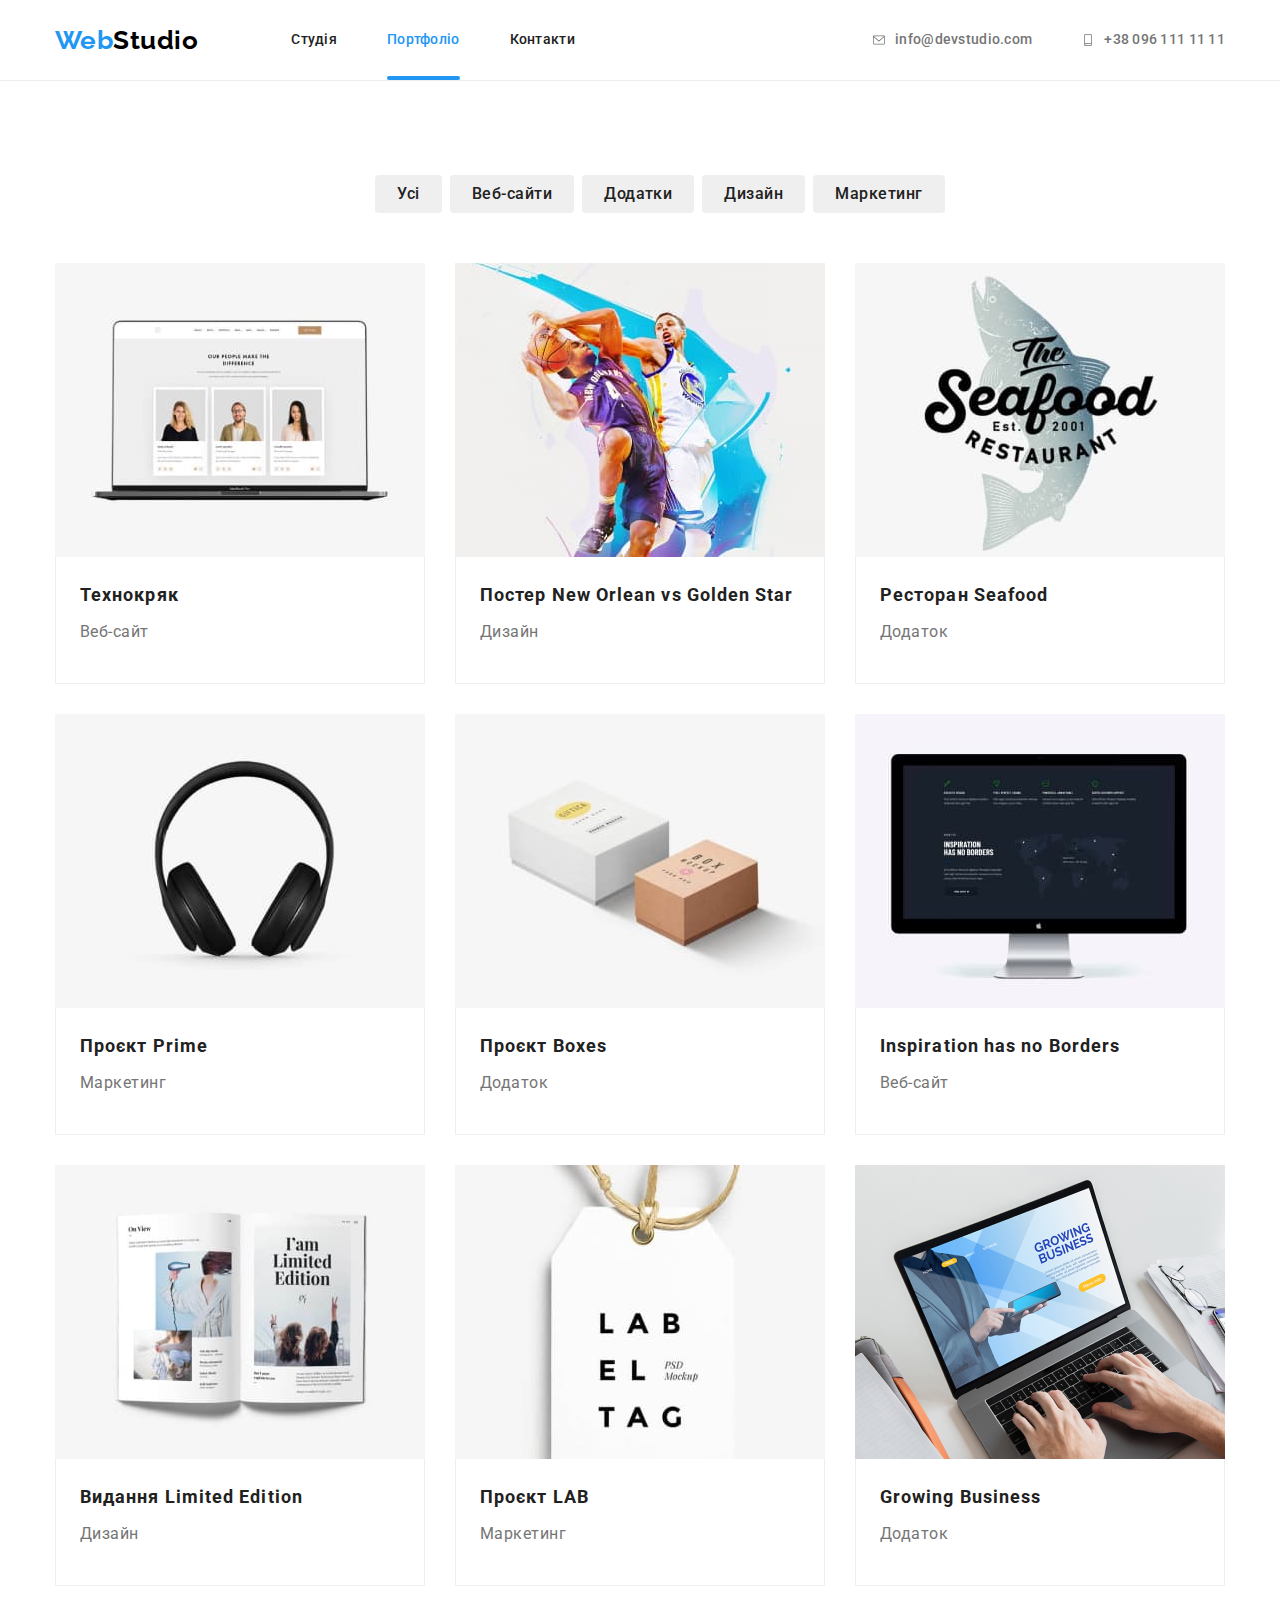
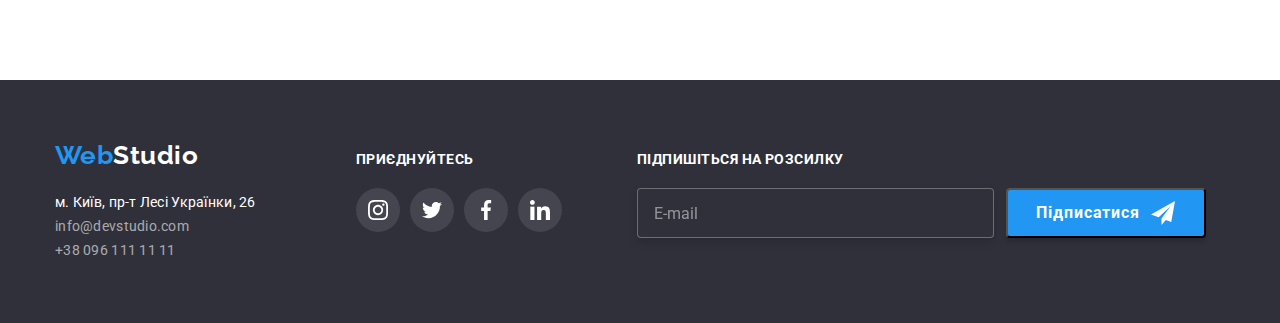
==== portfolio.html @ 5167c6e1 "Initial commit" ====
<!DOCTYPE html>
<html lang="uk">

<head>
    <meta charset="UTF-8">
    <meta http-equiv="X-UA-Compatible" content="IE=edge">
    <meta name="viewport" content="width=device-width, initial-scale=1.0">
    <title>Document</title>
    <link
         <link href="https://fonts.googleapis.com/css2?family=Raleway:wght@700&family=Roboto:ital,wght@0,700;1,400;1,500&display=swap" rel="stylesheet">
        <link rel="stylesheet" href="https://cdnjs.cloudflare.com/ajax/libs/modern-normalize/0.6.0/modern-normalize.min.css" />
    <link rel="stylesheet" href="./css/styles.css">
</head>

<body>
    <!--Шапка сайта-->
    <header class="page-header">
        <div class="container main-nav">
            <nav class="header">
                <a href="./index.html" class="logo-basic"><span class="logo">Web</span>Studio</a>
                <ul class="site-nav list">
                    <li class="item"><a href="./index.html" class="link">Студія</a></li>
                    <li class="item"><a href="./portfolio.html" class="link current">Портфоліо</a></li>
                    <li class="item"><a href="" class="link">Контакти</a></li>
                </ul>
            </nav>
            <ul class="auth-nav list">
                <li class="item">
                    <a href="mailko:info@devstudio.com" class="link">
                        <svg class="icon">
                            <use href="./images/icon.svg#icon-envelope"></use>
                        </svg>
                        info@devstudio.com
                    </a>
                </li>
                <li class="item">
                    <a href="tel:+380961111111" class="link">
                        <svg class="icon">
                            <use href="./images/icon.svg#icon-smartphone"></use>
                        </svg>
                        +38 096 111 11 11
                    </a>
                </li>
            </ul>
        </div>
    </header>
    <main>
        <section class="section">
            <div class="container filter">
                
                    <h1 class="title visually-hidden">Портфоліо</h1>
                    <ul class="button-list">
                        <li class="item"><button type="button" class="button">Усі</button></li>
                        <li class="item"><button type="button" class="button">Веб-сайти</button></li>
                        <li class="item"><button type="button" class="button">Додатки</button></li>
                        <li class="item"><button type="button" class="button">Дизайн</button></li>
                        <li class="item"><button type="button" class="button">Маркетинг</button></li>
                    </ul>
                
                <ul class="list">
                    <li class="element">
                        <div class="project-card">
                            <div class="project">
                                <img src="./images/texno.jpg" alt="Технокряк" width="370" />
                                <div class="project-actions">
                                    <p class="project-text">
                                        Ресурс пропонує комплексні пропозиції з різним рівнем функціоналу та сервісів.
                                        Все це дозволить відвідувачу отримати вичерпні відомості про компанію чи приватну особу.
                                    </p>
                                </div>
                            </div>  
                        </div>
                        
                        <div class="element-text">
                            <h2 class="project-title">Технокряк</h2>
                            <p class="section-description">Веб-сайт</p>
                        </div>
                    </li>
                    <li class="element">
                        <div class="project-card">
                            <div class="project">
                                <img src="./images/poster.jpg" alt="Постер New Orlean vs Golden Star" width="370" />
                                <div class="project-actions">
                                    <p class="project-text">
                                        Ресурс пропонує комплексні пропозиції з різним рівнем функціоналу та сервісів.
                                        Все це дозволить відвідувачу отримати вичерпні відомості про компанію чи приватну особу.
                                    </p>
                                </div>
                            </div>
                        </div>
                        <div class="element-text">
                            <h2 class="project-title">Постер New Orlean vs Golden Star</h2>
                            <p class="section-description">Дизайн</p>
                        </div>
                
                    </li>
                    <li class="element">
                        <div class="project-card">
                            <div class="project">
                                <img src="./images/seafood.jpg" alt="Ресторан Seafood" width="370" />
                                <div class="project-actions">
                                    <p class="project-text">
                                        Ресурс пропонує комплексні пропозиції з різним рівнем функціоналу та сервісів.
                                        Все це дозволить відвідувачу отримати вичерпні відомості про компанію чи приватну особу.
                                    </p>
                                </div>
                            </div>
                        </div>
                        <div class="element-text">
                            <h2 class="project-title">Ресторан Seafood</h2>
                            <p class="section-description">Додаток</p>
                        </div>
                    </li>
                    <li class="element">
                        <div class="project-card">
                            <div class="project">
                                <img src="./images/prime.jpg" alt="Проєкт Prime" width="370" />
                                <div class="project-actions">
                                    <p class="project-text">
                                        Ресурс пропонує комплексні пропозиції з різним рівнем функціоналу та сервісів.
                                        Все це дозволить відвідувачу отримати вичерпні відомості про компанію чи приватну особу.
                                    </p>
                                </div>
                            </div>
                        </div>
                        <div class="element-text">
                            <h2 class="project-title">Проєкт Prime</h2>
                            <p class="section-description">Маркетинг</p>
                        </div>
                    </li>
                    <li class="element">
                        <div class="project-card">
                            <div class="project">
                                <img src="./images/boxes.jpg" alt="Проєкт Boxes" width="370" />
                                <div class="project-actions">
                                    <p class="project-text">
                                        Ресурс пропонує комплексні пропозиції з різним рівнем функціоналу та сервісів.
                                        Все це дозволить відвідувачу отримати вичерпні відомості про компанію чи приватну особу.
                                    </p>
                                </div>
                            </div>
                        </div>
                        <div class="element-text">
                            <h2 class="project-title">Проєкт Boxes</h2>
                            <p class="section-description">Додаток</p>
                        </div>
                    </li>
                    <li class="element">
                        <div class="project-card">
                            <div class="project">
                                <img src="./images/inspiration.jpg" alt="Inspiration has no Borders" width="370" />
                                <div class="project-actions">
                                    <p class="project-text">
                                        Ресурс пропонує комплексні пропозиції з різним рівнем функціоналу та сервісів.
                                        Все це дозволить відвідувачу отримати вичерпні відомості про компанію чи приватну особу.
                                    </p>
                                </div>
                            </div>
                        </div>
                        <div class="element-text">
                            <h2 class="project-title">Inspiration has no Borders</h2>
                            <p class="section-description">Веб-сайт</p>
                        </div>
                    </li>
                    <li class="element">
                        <div class="project-card">
                            <div class="project">
                                <img src="./images/limited.jpg" alt="Видання Limited Edition" width="370" />
                                <div class="project-actions">
                                    <p class="project-text">
                                        Ресурс пропонує комплексні пропозиції з різним рівнем функціоналу та сервісів.
                                        Все це дозволить відвідувачу отримати вичерпні відомості про компанію чи приватну особу.
                                    </p>
                                </div>
                            </div>
                        </div>
                        <div class="element-text">
                            <h2 class="project-title">Видання Limited Edition</h2>
                            <p class="section-description">Дизайн</p>
                        </div>
                    </li>
                    <li class="element">
                        <div class="project-card">
                            <div class="project">
                                <img src="./images/lab.jpg" alt="Проєкт LAB" width="370" />
                                <div class="project-actions">
                                    <p class="project-text">
                                        Ресурс пропонує комплексні пропозиції з різним рівнем функціоналу та сервісів.
                                        Все це дозволить відвідувачу отримати вичерпні відомості про компанію чи приватну особу.
                                    </p>
                                </div>
                            </div>
                        </div>
                        <div class="element-text">
                            <h2 class="project-title">Проєкт LAB</h2>
                            <p class="section-description">Маркетинг</p>
                        </div>
                    </li>
                    <li class="element">
                        <div class="project-card">
                            <div class="project">
                                <img src="./images/growing.jpg" alt="Growing Business" width="370" />
                                <div class="project-actions">
                                    <p class="project-text">
                                        Ресурс пропонує комплексні пропозиції з різним рівнем функціоналу та сервісів.
                                        Все це дозволить відвідувачу отримати вичерпні відомості про компанію чи приватну особу.
                                    </p>
                                </div>
                            </div>
                        </div>
                        <div class="element-text">
                            <h2 class="project-title">Growing Business</h2>
                            <p class="section-description">Додаток</p>
                        </div>
                    </li>
                </ul>
                </div>
                
           </section>
    </main>
    <footer>
        <section class="page-footer">
            <div class="container footer-address">
                <div>
                    <div class="text-logo">
                        <a href="./index.html" class="logo-basic"><span class="logo">Web</span>Studio</a>
                    </div>
    
                    <address>
                        <ul class="address-list">
                            <li> <a href="https://goo.gl/maps/CPtrU1FHBa2aNyZL9" target="_blank"
                                    rel="noopener noreferrer nofollow" class="link">м. Київ, пр-т Лесі Українки, 26 </a>
                            </li>
                            <div class="address-info">
                                <li><a href="mailko:info@devstudio.com" class="link">info@devstudio.com</a></li>
                                <li><a href="tel:+380961111111" class="link">+38 096 111 11 11</a></li>
                            </div>
    
                    </address>
                </div>
    
                <div class="social">
                    <h3 class="footer-title">Приєднуйтесь</h3>
                    <div class="icon">
                        <a href="https://www.instagram.com/" class="footer-links">
                            <svg class="footer-social">
                                <use href="./images/icon.svg#icon-instagram"></use>
                            </svg>
                        </a>
                        <a href="https://twitter.com/" class="footer-links">
                            <svg class="footer-social">
                                <use href="./images/icon.svg#icon-twitter"></use>
                            </svg>
                        </a>
                        <a href="https://facebook.com" class="footer-links">
                            <svg class="footer-social">
                                <use href="./images/icon.svg#icon-facebook"></use>
                            </svg>
                        </a>
                        <a href="https://www.linkedin.com/" class="footer-links">
                            <svg class="footer-social">
                                <use href="./images/icon.svg#icon-linkedin"></use>
                            </svg>
                        </a>
                    </div>
                </div>
                <div class="mailing-list">
                    <h3 class="footer-title">Підпишіться на розсилку</h3>
                    <form class="subscription">
                        <div class="form-subscription">
    
                            <input type="email" name="mail" id="mail" placeholder="E-mail" />
                        </div>
    
                        <button type="submit" class="form-btn">Підписатися
                            <svg class="icon-btn">
                                <use href="./images/icon.svg#icon-send"></use>
                            </svg>
                        </button>
    
                    </form>
                </div>
    
            </div>
        </section>
    
    </footer>
</body>
</html>
---- css/styles.css ----
:root {
  --primary-text-color: #757575;
  --title-text-color: #212121;
  --accent-color: #2196f3;
  --primary-bg-color: #ffffff;
  --primary-white-color: #ffffff;
  --footer-bg-color: #2f303a;
  --icon-bg-color: #f5f4fa;
  --primary-icon-text: #afb1b8;

  --timing-function: cubic-bezier(0.4, 0, 0.2, 1);
  --duration-function: 250ms;
}

body {
  /*width: 1600px;*/
  color: var(--primary-text-color);
  background-color: var(--primary-bg-color);

  font-family: Roboto, sans-serif;
  font-size: 16px;
  letter-spacing: 0.03em;
}

img {
  display: block;
  max-width: 100%;
  height: auto;
}
/*Стилі для index.html*/
.list {
  padding: 0;
  margin: 0;
  list-style: none;
}

.container {
  width: 1200px;
  padding-left: 15px;
  padding-right: 15px;
  margin-left: auto;
  margin-right: auto;

  /*outline: 2px solid blue;*/
}

/*page-heade*/
.page-header {
  border-bottom: 1px solid #ececec;
}
.main-nav {
  display: flex;
  align-items: center;
}

.header {
  display: flex;
  align-items: center;
}
/*logo-basic*/
.logo-basic {
  color: #000000;

  font-family: Raleway, sans-serif;
  font-weight: 700;
  font-size: 26px;
  line-height: 1.19;

  text-decoration: none;
}

.logo {
  color: var(--accent-color);
  font-family: Raleway, sans-serif;
  font-weight: 700;
  font-size: 26px;
  line-height: 1.19;
}

/*site-nav*/
.site-nav {
  display: flex;
  margin-left: 93px;
  align-items: center;
}

.site-nav .item:not(:last-child) {
  margin-right: 50px;
}

.site-nav .link {
  position: relative;
  display: block;
  padding-top: 32px;
  padding-bottom: 32px;
  color: var(--title-text-color);

  font-weight: 500;
  font-size: 14px;
  line-height: 1.14;
  letter-spacing: 0.02em;

  text-decoration: none;

  transition: color var(--duration-function) var(--timing-function);
}
.site-nav .link:hover,
.site-nav .link:focus {
  color: var(--accent-color);
}

.site-nav .link.current {
  color: var(--accent-color);
}

.link.link.current::after {
  position: absolute;
  left: 0;
  bottom: 0;
  content: '';
  display: block;
  width: 100%;
  height: 4px;
  background-color: var(--accent-color);
  border-radius: 2px;
}
/*auth-nav list*/
.auth-nav {
  display: flex;
  margin-left: auto;

  align-items: center;
}

.auth-nav .item:not(:last-child) {
  margin-right: 50px;
}

.auth-nav .link {
  display: flex;
  align-items: center;

  color: var(--primary-text-color);

  font-weight: 500;
  font-size: 14px;
  line-height: 1.14;
  letter-spacing: 0.02em;

  text-decoration: none;

  transition: color var(--duration-function) var(--timing-function);

  /* outline: 2px solid blue;*/
}

.icon {
  display: block;
  width: 12px;
  height: 12px;
  padding: 0;
  margin-right: 10px;
  border: none;

  fill: currentColor;
  cursor: pointer;
}

.auth-nav .link:hover,
.auth-nav .link:focus {
  color: var(--accent-color);
}

/*hero*/
.hero {
  max-width: 1600px;
  height: 600px;
  margin-left: auto;
  margin-right: auto;

  background-color: #c4c4c4;
  background-image: linear-gradient(to right, rgba(47, 48, 58, 0.4), rgba(47, 48, 58, 0.4)),
    url('../images/hero.jpg');

  background-repeat: no-repeat;
  background-position: center;
  block-size: cover;

  text-align: center;
}
.hero-title {
  padding-top: 200px;
  margin: 0 auto 30px;
  max-width: 696px;

  color: var(--primary-white-color);

  font-weight: 900;
  font-size: 44px;
  line-height: 1.36;
  text-align: center;
  letter-spacing: 0.06em;

  text-transform: uppercase;
}
.btn {
  border-radius: 4px;
  padding: 10px 32px;
  border: 1px solid transparent;

  color: var(--primary-white-color);
  background-color: var(--accent-color);

  cursor: pointer;

  font-family: inherit;
  font-weight: 700;
  font-size: 16px;
  line-height: 1.87;
  letter-spacing: 0.06em;
}

/*section*/
.section {
  padding-top: 94px;
  padding-bottom: 94px;
}
.section.no-padding {
  padding-top: 0;
}
.section-title {
  margin-top: 0;
  margin-bottom: 50px;

  color: var(--title-text-color);

  font-weight: 700;
  font-size: 36px;
  line-height: 1.16;
  text-align: center;
}
.visually-hidden {
  position: absolute;
  white-space: nowrap;
  width: 1px;
  height: 1px;
  overflow: hidden;
  border: 0;
  padding: 0;
  clip: rect(0 0 0 0);
  clip-path: inset(50%);
  margin: -1px;
}
/*features*/
.features {
  display: flex;
  padding: 0;
  margin: 0;
  list-style: none;
}
.features .list-item {
  max-width: 270px;
}
.features .list-item:not(:last-child) {
  margin-right: 30px;
}

.icon-logo {
  display: flex;
  width: 270px;
  height: 120px;
  padding: 25px 0;
  margin-bottom: 30px;
  background-color: var(--icon-bg-color);
  border-radius: 4px;
}

.icon-features {
  display: block;
  justify-content: center;
  width: 70px;
  height: 70px;
  margin: auto;
  border: none;
}

.features .title {
  margin-top: 0;
  margin-top: 30px;
  margin-bottom: 10p;

  color: var(--title-text-color);

  font-weight: 700;
  font-size: 14px;
  line-height: 1.14;

  text-transform: uppercase;
}

.features .text {
  margin-top: 0;
  margin-bottom: 0;
  font-weight: 400;
  font-size: 14px;
  line-height: 1.71;
}
/*examples*/
.work-list {
  display: flex;
  list-style: none;

  color: var(--title-text-color);
}

.work-list .item:not(:last-child) {
  margin-right: 30px;
}

.work-card {
  position: relative;
}

.description {
  display: inline-block;
  padding: 27px;

  position: absolute;
  bottom: 0;
  width: 370px;
  height: 70px;
  text-align: center;
  background: rgba(47, 48, 58, 0.8);
  color: var(--primary-white-color);
}

.description .text {
  display: inline-block;
  margin: 0;
  font-weight: 700;
  font-size: 14px;
  line-height: 1.14;

  text-transform: uppercase;
}

/*team*/
.team {
  display: flex;

  background-color: #f5f4fa;
}
.team-list {
  margin-top: 0;
  margin-bottom: 0;
  list-style: none;
}

.team-list .item:not(:last-child) {
  margin-right: 30px;
}
.box-card {
  background-color: var(--primary-bg-color);
  box-shadow: 0px 1px 3px rgba(0, 0, 0, 0.12), 0px 1px 1px rgba(0, 0, 0, 0.14),
    0px 2px 1px rgba(0, 0, 0, 0.2);
  border-radius: 0px 0px 4px 4px;
}
.card-text {
  padding-top: 30px;
  padding-bottom: 30px;
}
.card-text .title {
  margin-top: 0;
  margin-bottom: 10px;
  color: var(--title-text-color);

  font-weight: 500;
  line-height: 1.19;
  text-align: center;
}
.team-text {
  margin: 0 0 16px 0;
  font-weight: 400;
  line-height: 1.19;
  text-align: center;
}

.icon-card {
  display: flex;
  justify-content: center;
}

.social-links {
  display: inline-block;
  padding: 12px;
  margin-right: 10px;
  width: 44px;
  height: 44px;

  color: var(--primary-icon-text);

  border-radius: 50%;

  transition: background-color var(--duration-function) var(--timing-function),
    color var(--duration-function) var(--timing-function);
}

.icon-social {
  display: block;
  width: 20px;
  height: 20px;
  margin: auto;
  border: none;

  fill: currentColor;
  cursor: pointer;
}

.social-links:hover,
.social-links:focus {
  color: var(--primary-bg-color);
  background-color: var(--accent-color);
}
/*Постійні клієнти*/
.clients {
  display: flex;
  padding: 0;
  margin: 0;
  list-style: none;
}

.clients .item:not(:last-child) {
  margin-right: 30px;
}
.link-clients {
  display: flex;
  padding: 16px 32px;
  width: 100%;
  height: 92px;
  color: var(--primary-icon-text);
  border: 1px solid rgba(175, 177, 184, 1);
  cursor: pointer;
  transition: color var(--duration-function) var(--timing-function),
    border var(--duration-function) var(--timing-function);
}

.icon-clients {
  display: block;
  width: 106px;
  height: 60px;
  margin: auto;
  border: none;

  fill: currentColor;
}

.clients .link-clients:hover,
.clients .link-clients:focus {
  color: var(--accent-color);
  border: 1px solid var(--accent-color);
}

/*footer*/
.page-footer {
  background-color: var(--footer-bg-color);
}
.footer-address {
  display: flex;
  padding-top: 60px;
  gap: 70px;
}

.text-logo {
  margin-bottom: 20px;
}
.text-logo .logo-basic {
  color: var(--primary-white-color);
}

.address-list {
  padding: 0;
  padding-bottom: 60px;
  margin: 0;
  width: 231px;

  font-weight: 400;
  font-size: 14px;
  line-height: 1.71;
  font-style: normal;
  list-style: none;
}
.address-list .link {
  color: var(--primary-white-color);
  text-decoration: none;
}

.address-info .link {
  color: rgba(255, 255, 255, 0.6);
}

.social {
  padding-top: 12px;
  padding-bottom: 100px;
  display: block;
  margin-right: 93px;
}
.footer-title {
  margin: 0 0 20px;
  font-weight: 700;
  font-size: 14px;
  line-height: 1.14;
  text-transform: uppercase;

  color: var(--primary-white-color);
}
.icon {
  display: flex;
  gap: 10px;
}

.footer-links {
  display: inline-block;
  padding: 12px;
  width: 44px;
  height: 44px;
  background: rgba(255, 255, 255, 0.1);
  color: var(--primary-white-color);

  border-radius: 50%;

  transition: background-color var(--duration-function) var(--timing-function);
}

.footer-social {
  display: block;
  width: 20px;
  height: 20px;
  margin: auto;
  border: none;

  fill: currentColor;
  cursor: pointer;
}

.footer-links:hover,
.footer-links:focus {
  background-color: var(--accent-color);
}

.mailing-list {
  display: block;
  width: 570px;
  padding-top: 12px;
}
.subscription {
  display: flex;
  gap: 12px;
}
.form-subscription input {
  width: 357px;
  height: 50px;
  padding-left: 16px;
  padding-top: 15px;
  padding-bottom: 15px;
  margin: 0;
  background-color: var(--footer-bg-color);
  border: 1px solid rgba(255, 255, 255, 0.3);
  filter: drop-shadow(0px 4px 4px rgba(0, 0, 0, 0.15));
  border-radius: 4px;
}
.form-subscription input::placeholder {
  color: rgba(255, 255, 255, 0.6);
  opacity: 0.8;
}

.form-btn {
  display: flex;
  width: 200px;
  height: 50px;
  border-radius: 4px;
  padding: 10px 28px;
  gap: 10px;
  box-shadow: 0px 4px 4px rgba(0, 0, 0, 0.15);

  color: var(--primary-white-color);
  background-color: var(--accent-color);

  cursor: pointer;

  font-family: inherit;
  font-weight: 700;
  font-size: 16px;
  line-height: 1.87;
  letter-spacing: 0.06em;

  justify-content: center;
  align-items: center;
}
.icon-btn {
  display: block;
  width: 24px;
  height: 24px;
  margin: auto;
  border: none;
  justify-content: center;
  fill: currentColor;
}

/*Стилі для portfolio.html*/
/*filter*/
.container .filter {
  max-width: 575px;
}
.filter .title {
  margin-top: 0;
  margin-bottom: 0;

  text-align: center;
}
.button-list {
  display: flex;
  margin-top: 0;
  margin-bottom: 50px;
  justify-content: center;
  list-style: none;
}

.button-list .item:not(:last-child) {
  margin-right: 8px;
}

.button {
  padding: 6px 22px;

  color: var(--title-text-color);

  cursor: pointer;

  font-family: inherit;
  font-weight: 500;
  font-size: 16px;
  line-height: 1.62;
  text-align: center;
  letter-spacing: 0.03em;

  border: none;
  border-radius: 4px;

  transition: background-color var(--duration-function) var(--timing-function),
    color var(--duration-function) var(--timing-function),
    box-shadow var(--duration-function) var(--timing-function);
}

.button:hover,
.button:focus {
  color: var(--primary-white-color);
  background-color: var(--accent-color);
  box-shadow: 0px 3px 1px rgba(0, 0, 0, 0.1), 0px 1px 2px rgba(0, 0, 0, 0.08),
    0px 2px 2px rgba(0, 0, 0, 0.12);
}
/*картки проєктів*/
.list {
  display: flex;
  flex-wrap: wrap;
}

.element {
  width: 370px;

  margin-right: 30px;
  margin-bottom: 30px;
}

.element:nth-child(3n) {
  margin-right: 0;
}

.element:nth-last-child(-n + 3) {
  margin-bottom: 0;
}

/*оверлей з текстом на картках*/
.project-card {
  position: relative;
  overflow: hidden;
}

.element:hover .project-actions {
  opacity: 1;
  transform: translatey(0);
}

.project-text {
  width: 322px;
  height: 168px;
  margin: 0;
  font-weight: 400;
  font-size: 18px;
  line-height: 1.56;
  color: var(--primary-white-color);
}

.project-actions {
  position: absolute;
  padding: 63px 24px;
  top: 0;

  opacity: 0;

  background: rgba(33, 150, 243, 0.9);
  transform: translateY(100%);
  transition: opacity var(--duration-function) var(--timing-function),
    transform var(--duration-function) var(--timing-function);
}

.element-text {
  padding: 20px 24px;

  border-left: 1px solid #eeeeee;
  border-right: 1px solid #eeeeee;
  border-bottom: 1px solid #eeeeee;
}
.project-title {
  margin-top: 0;
  margin-bottom: 4px;
  color: var(--title-text-color);

  font-weight: 700;
  font-size: 18px;
  line-height: 2;
  letter-spacing: 0.06em;
}

.section-description {
  margin-top: 0;

  line-height: 1.88;
}
.link {
  color: var(--primary-text-color);

  font-weight: 400;
  font-size: 14px;
  line-height: 1.71;
  letter-spacing: 0.02em;
  text-decoration: none;

  transition: box-shadow var(--duration-function) var(--timing-function);
}

.list .element:hover,
.list .element:focus {
  box-shadow: 0px 1px 1px rgba(0, 0, 0, 0.12), 0px 4px 4px rgba(0, 0, 0, 0.06),
    1px 4px 6px rgba(0, 0, 0, 0.16);
}

/*Модальне вікно*/
.backdrop {
  position: fixed;
  top: 0;
  left: 0;

  width: 100%;
  height: 100%;

  opacity: 1;
  background: rgba(0, 0, 0, 0.1);

  transition: opasity var(--duration-function) var(--timing-function),
    transform var(--duration-function) var(--timing-function);
}

.backdrop.is-hidden {
  visibility: hidden;
  opacity: 0;
  pointer-events: none;
  transform: translate(-50%, -50%) scale(0) rotateZ(0deg);
}

.modal {
  position: absolute;
  width: 100%;
  max-width: 528px;
  height: 100%;
  max-height: 581px;
  top: 50%;
  left: 50%;
  padding: 40px;
  transform: translate(-50%, -50%) scale(1) rotateZ(360deg);

  background-color: var(--primary-bg-color);
  box-shadow: 0px 1px 3px rgba(0, 0, 0, 0.12), 0px 1px 1px rgba(0, 0, 0, 0.14),
    0px 2px 1px rgba(0, 0, 0, 0.2);
  transition: transform var(--duration-function) var(--timing-function);
}

.close {
  display: flex;
  position: absolute;
  top: 8px;
  right: 8px;
  padding: 6px;
  width: 30px;
  height: 30px;
  justify-content: center;
  background: #ffffff;
  border: 1px solid rgba(0, 0, 0, 0.1);
  border-radius: 50%;
}
.close-btn {
  display: block;
  padding: 0;

  background-color: var(--primary-bg-color);
  border: none;
  cursor: pointer;
}
.icon-close {
  width: 11px;
  height: 11px;
  fill: currentColor;
  transition: color var(--duration-function) var(--timing-function);
}
.close .icon-close:hover,
.close .icon-close:focus {
  color: var(--accent-color);
}

.modal-title {
  margin-top: 0;
  margin-bottom: 12px;
  font-weight: 700;
  font-size: 20px;
  line-height: 1.15;
  letter-spacing: 0.03em;
  text-align: center;
  color: var(--title-text-color);
}
.modal-contact {
  width: 448px;
  margin: 0;
}

.form-label {
  margin-bottom: 4px;

  font-size: 12px;
  line-height: 1.16;
  letter-spacing: 0.01em;
  color: var(--primary-text-color);
}
.form-field {
  position: relative;
  display: flex;
  flex-direction: column;
  margin-bottom: 10px;
}

.form-input {
  display: block;
  height: 40px;
  padding-left: 42px;
  padding-top: 11px;
  padding-bottom: 11px;
  color: var(--title-text-color);
  border: 1px solid rgba(33, 33, 33, 0.2);
  border-radius: 4px;
  cursor: pointer;
  transition: border var(--duration-function) var(--timing-function);
}
.form-input:focus {
  border: 1px solid var(--accent-color);
  outline: none;
}
.icon-input {
  position: absolute;
  top: 50%;
  left: 15px;
  width: 18px;
  height: 18px;
  transform: translateY(-50%);
  fill: currentColor;
  transition: color var(--duration-function) var(--timing-function);
}

.form-field:focus-within > .icon-input {
  color: var(--accent-color);
}
.form-feedback {
  position: relative;
  display: flex;
  flex-direction: column;
  margin-bottom: 20px;
  font-size: 12px;
  line-height: 1.16;
  letter-spacing: 0.01em;

  color: var(--primary-text-color);
}

.feedback {
  display: block;
  height: 120px;
  padding: 12px 16px;
  margin: 4px 0 0 0;
  resize: none;
  border: 1px solid rgba(33, 33, 33, 0.2);
  border-radius: 4px;
  cursor: pointer;
  transition: border var(--duration-function) var(--timing-function);
}
.feedback::placeholder {
  font-size: 12px;
  line-height: 14px;
  letter-spacing: 1.16;

  color: rgba(117, 117, 117, 0.5);
}

.feedback:focus {
  border: 1px solid var(--accent-color);
  outline: none;
}
.checkbox {
  -webkit-appearance: none;
  -moz-appearance: none;
  appearance: none;
  position: absolute;
}

.checkbox-label {
  display: flex;
  padding-left: 36px;
  margin-bottom: 30px;
  font-size: 14px;
  line-height: 1.71;
  align-items: center;
}

.icon-checkbox {
  display: block;
  position: absolute;
  margin-left: -29px;
  width: 16px;
  height: 15px;
  border: 2px solid var(--title-text-color);
  border-radius: 2px;
  fill: transparent;
}

.checkbox:checked + .icon-checkbox {
  border: transparent;
  background-color: var(--accent-color);
  background-origin: border-box;
  fill: var(--primary-white-color);
}
.form-link {
  display: inline-block;
  margin-left: 7px;
  color: var(--accent-color);
  text-decoration-skip-ink: none;
}
.form-button {
  display: flex;
  justify-content: center;
}

.modal-btn {
  width: 200px;
  height: 50px;
  border-radius: 4px;
  padding: 10px 32px;
  border: 1px solid transparent;

  color: var(--primary-white-color);
  background-color: var(--accent-color);

  cursor: pointer;

  font-family: inherit;
  font-weight: 700;
  font-size: 16px;
  line-height: 1.87;
  letter-spacing: 0.06em;
}
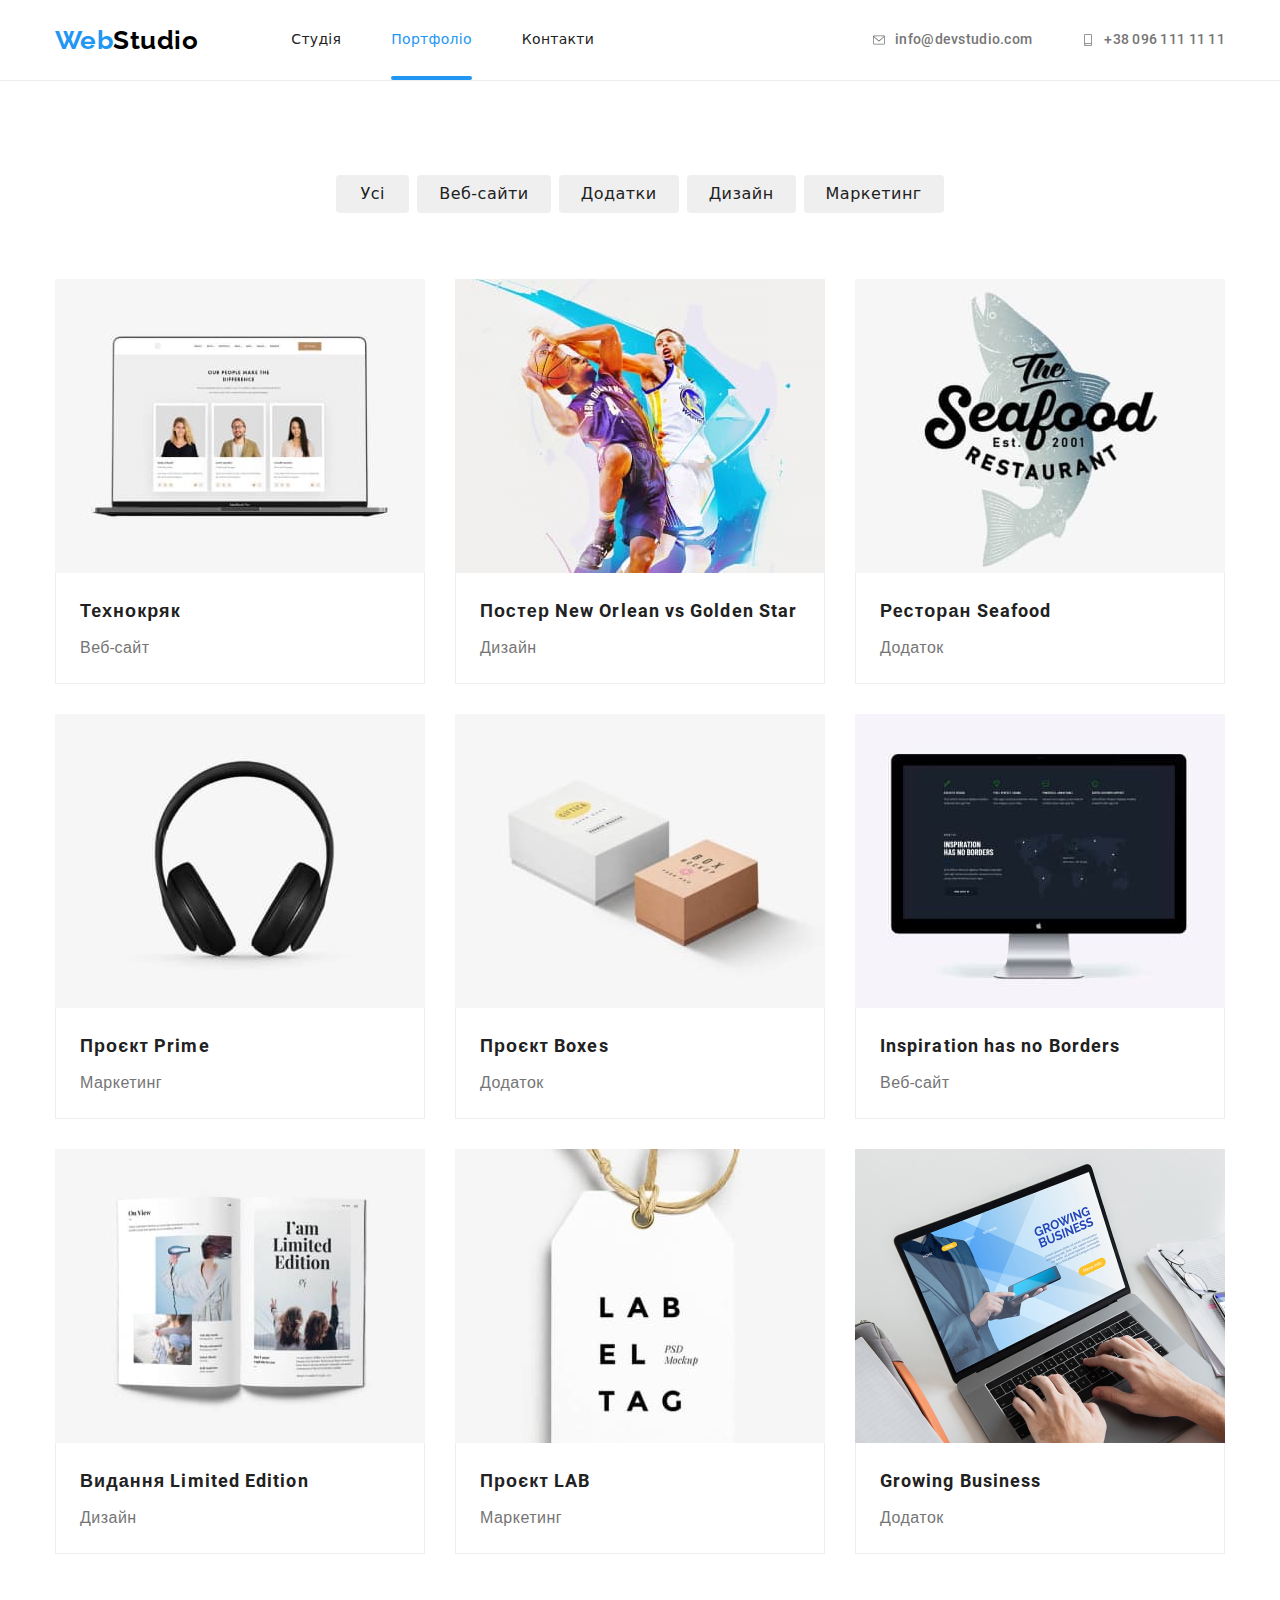
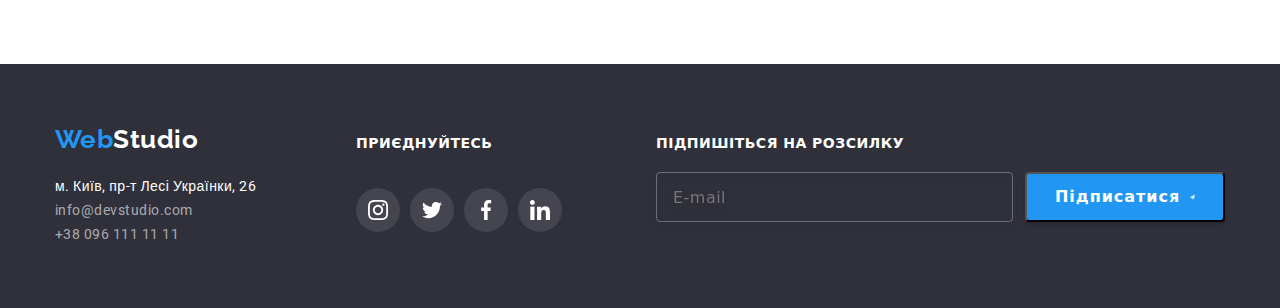
==== commit de3e7ee5: "препроцесор зробила сторінку portfolio" ====
--- a/portfolio.html
+++ b/portfolio.html
@@ -5,37 +5,34 @@
     <meta charset="UTF-8">
     <meta http-equiv="X-UA-Compatible" content="IE=edge">
     <meta name="viewport" content="width=device-width, initial-scale=1.0">
-    <title>Document</title>
-    <link
-         <link href="https://fonts.googleapis.com/css2?family=Raleway:wght@700&family=Roboto:ital,wght@0,700;1,400;1,500&display=swap" rel="stylesheet">
-        <link rel="stylesheet" href="https://cdnjs.cloudflare.com/ajax/libs/modern-normalize/0.6.0/modern-normalize.min.css" />
-    <link rel="stylesheet" href="./css/styles.css">
+		<title>WebStudio</title>
+		<!-- Власні стилі -->
+		<link rel="stylesheet" href="./css/main.min.css">
 </head>
-
 <body>
     <!--Шапка сайта-->
-    <header class="page-header">
-        <div class="container main-nav">
-            <nav class="header">
-                <a href="./index.html" class="logo-basic"><span class="logo">Web</span>Studio</a>
-                <ul class="site-nav list">
-                    <li class="item"><a href="./index.html" class="link">Студія</a></li>
-                    <li class="item"><a href="./portfolio.html" class="link current">Портфоліо</a></li>
-                    <li class="item"><a href="" class="link">Контакти</a></li>
+    <header class="header">
+        <div class="container heder__container">
+            <nav class="menu">
+                <a href="./index.html" class="logo"><span class="accent">Web</span>Studio</a>
+                <ul class="menu__list list">
+                    <li class="menu__item"><a href="./index.html" class="menu__link">Студія</a></li>
+                    <li class="menu__item"><a href="./portfolio.html" class="menu__link menu__link--current">Портфоліо</a></li>
+                    <li class="menu__item"><a href="./" class="menu__link">Контакти</a></li>
                 </ul>
             </nav>
-            <ul class="auth-nav list">
-                <li class="item">
-                    <a href="mailko:info@devstudio.com" class="link">
-                        <svg class="icon">
+            <ul class="contacts__list list">
+                <li class="contacts__item">
+                    <a href="mailko:info@devstudio.com" class="contacts__link">
+                        <svg class="contacts__icon">
                             <use href="./images/icon.svg#icon-envelope"></use>
                         </svg>
                         info@devstudio.com
                     </a>
                 </li>
-                <li class="item">
-                    <a href="tel:+380961111111" class="link">
-                        <svg class="icon">
+                <li class="contacts__item">
+                    <a href="tel:+380961111111" class="contacts__link">
+                        <svg class="contacts__icon">
                             <use href="./images/icon.svg#icon-smartphone"></use>
                         </svg>
                         +38 096 111 11 11
@@ -45,172 +42,171 @@
         </div>
     </header>
     <main>
-        <section class="section">
-            <div class="container filter">
+        <section class="projects-section">
+            <div class="container">
+							<div class="filter">
+								<h1 class="filter__title visually-hidden">Портфоліо</h1>
+								<ul class="filter__list">
+									<li class="filter__item"><button type="button" class="filter__button">Усі</button></li>
+									<li class="filter__item"><button type="button" class="filter__button">Веб-сайти</button></li>
+									<li class="filter__item"><button type="button" class="filter__button">Додатки</button></li>
+									<li class="filter__item"><button type="button" class="filter__button">Дизайн</button></li>
+									<li class="filter__item"><button type="button" class="filter__button">Маркетинг</button></li>
+								</ul>
+							</div>
+                <ul class="projects__list">
+                    <li class="projects__item">
+                        <div class="project__element">
+                            <div class="project__card">
+                                <img src="./images/texno.jpg" alt="Технокряк" width="370" />
+                                <div class="project__actions">
+                                    <p class="project__overlay">
+                                        Ресурс пропонує комплексні пропозиції з різним рівнем функціоналу та сервісів.
+                                        Все це дозволить відвідувачу отримати вичерпні відомості про компанію чи приватну особу.
+                                    </p>
+                                </div>
+                            </div>  
+                        </div>
+                        <div class="project__border">
+                            <h2 class="project__title">Технокряк</h2>
+                            <p class="project__description">Веб-сайт</p>
+                        </div>
+                    </li>
+                    <li class="projects__item">
+                        <div class="project__element">
+                            <div class="project__card">
+                                <img src="./images/poster.jpg" alt="Постер New Orlean vs Golden Star" width="370" />
+                                <div class="project__actions">
+                                    <p class="project__overlay">
+                                        Ресурс пропонує комплексні пропозиції з різним рівнем функціоналу та сервісів.
+                                        Все це дозволить відвідувачу отримати вичерпні відомості про компанію чи приватну особу.
+                                    </p>
+                                </div>
+                            </div>
+                        </div>
+                        <div class="project__border">
+                            <h2 class="project__title">Постер New Orlean vs Golden Star</h2>
+                            <p class="project__description">Дизайн</p>
+                        </div>
                 
-                    <h1 class="title visually-hidden">Портфоліо</h1>
-                    <ul class="button-list">
-                        <li class="item"><button type="button" class="button">Усі</button></li>
-                        <li class="item"><button type="button" class="button">Веб-сайти</button></li>
-                        <li class="item"><button type="button" class="button">Додатки</button></li>
-                        <li class="item"><button type="button" class="button">Дизайн</button></li>
-                        <li class="item"><button type="button" class="button">Маркетинг</button></li>
-                    </ul>
-                
-                <ul class="list">
-                    <li class="element">
-                        <div class="project-card">
-                            <div class="project">
-                                <img src="./images/texno.jpg" alt="Технокряк" width="370" />
-                                <div class="project-actions">
-                                    <p class="project-text">
-                                        Ресурс пропонує комплексні пропозиції з різним рівнем функціоналу та сервісів.
-                                        Все це дозволить відвідувачу отримати вичерпні відомості про компанію чи приватну особу.
-                                    </p>
-                                </div>
-                            </div>  
-                        </div>
-                        
-                        <div class="element-text">
-                            <h2 class="project-title">Технокряк</h2>
-                            <p class="section-description">Веб-сайт</p>
-                        </div>
-                    </li>
-                    <li class="element">
-                        <div class="project-card">
-                            <div class="project">
-                                <img src="./images/poster.jpg" alt="Постер New Orlean vs Golden Star" width="370" />
-                                <div class="project-actions">
-                                    <p class="project-text">
-                                        Ресурс пропонує комплексні пропозиції з різним рівнем функціоналу та сервісів.
-                                        Все це дозволить відвідувачу отримати вичерпні відомості про компанію чи приватну особу.
-                                    </p>
-                                </div>
-                            </div>
-                        </div>
-                        <div class="element-text">
-                            <h2 class="project-title">Постер New Orlean vs Golden Star</h2>
-                            <p class="section-description">Дизайн</p>
-                        </div>
-                
-                    </li>
-                    <li class="element">
-                        <div class="project-card">
-                            <div class="project">
+                    </li>
+                    <li class="projects__item">
+                        <div class="project__element">
+                            <div class="project__card">
                                 <img src="./images/seafood.jpg" alt="Ресторан Seafood" width="370" />
-                                <div class="project-actions">
-                                    <p class="project-text">
-                                        Ресурс пропонує комплексні пропозиції з різним рівнем функціоналу та сервісів.
-                                        Все це дозволить відвідувачу отримати вичерпні відомості про компанію чи приватну особу.
-                                    </p>
-                                </div>
-                            </div>
-                        </div>
-                        <div class="element-text">
-                            <h2 class="project-title">Ресторан Seafood</h2>
-                            <p class="section-description">Додаток</p>
-                        </div>
-                    </li>
-                    <li class="element">
-                        <div class="project-card">
-                            <div class="project">
+                                <div class="project__actions">
+                                    <p class="project__overlay">
+                                        Ресурс пропонує комплексні пропозиції з різним рівнем функціоналу та сервісів.
+                                        Все це дозволить відвідувачу отримати вичерпні відомості про компанію чи приватну особу.
+                                    </p>
+                                </div>
+                            </div>
+                        </div>
+                        <div class="project__border">
+                            <h2 class="project__title">Ресторан Seafood</h2>
+                            <p class="project__description">Додаток</p>
+                        </div>
+                    </li>
+                    <li class="projects__item">
+                        <div class="project__element">
+                            <div class="project__card">
                                 <img src="./images/prime.jpg" alt="Проєкт Prime" width="370" />
-                                <div class="project-actions">
-                                    <p class="project-text">
-                                        Ресурс пропонує комплексні пропозиції з різним рівнем функціоналу та сервісів.
-                                        Все це дозволить відвідувачу отримати вичерпні відомості про компанію чи приватну особу.
-                                    </p>
-                                </div>
-                            </div>
-                        </div>
-                        <div class="element-text">
-                            <h2 class="project-title">Проєкт Prime</h2>
-                            <p class="section-description">Маркетинг</p>
-                        </div>
-                    </li>
-                    <li class="element">
-                        <div class="project-card">
-                            <div class="project">
+                                <div class="project__actions">
+                                    <p class="project__overlay">
+                                        Ресурс пропонує комплексні пропозиції з різним рівнем функціоналу та сервісів.
+                                        Все це дозволить відвідувачу отримати вичерпні відомості про компанію чи приватну особу.
+                                    </p>
+                                </div>
+                            </div>
+                        </div>
+                        <div class="project__border">
+                            <h2 class="project__title">Проєкт Prime</h2>
+                            <p class="project__description">Маркетинг</p>
+                        </div>
+                    </li>
+                    <li class="projects__item">
+                        <div class="project__element">
+                            <div class="project__card">
                                 <img src="./images/boxes.jpg" alt="Проєкт Boxes" width="370" />
-                                <div class="project-actions">
-                                    <p class="project-text">
-                                        Ресурс пропонує комплексні пропозиції з різним рівнем функціоналу та сервісів.
-                                        Все це дозволить відвідувачу отримати вичерпні відомості про компанію чи приватну особу.
-                                    </p>
-                                </div>
-                            </div>
-                        </div>
-                        <div class="element-text">
-                            <h2 class="project-title">Проєкт Boxes</h2>
-                            <p class="section-description">Додаток</p>
-                        </div>
-                    </li>
-                    <li class="element">
-                        <div class="project-card">
-                            <div class="project">
+                                <div class="project__actions">
+                                    <p class="project__overlay">
+                                        Ресурс пропонує комплексні пропозиції з різним рівнем функціоналу та сервісів.
+                                        Все це дозволить відвідувачу отримати вичерпні відомості про компанію чи приватну особу.
+                                    </p>
+                                </div>
+                            </div>
+                        </div>
+                        <div class="project__border">
+                            <h2 class="project__title">Проєкт Boxes</h2>
+                            <p class="project__description">Додаток</p>
+                        </div>
+                    </li>
+                    <li class="projects__item">
+                        <div class="project__element">
+                            <div class="project__card">
                                 <img src="./images/inspiration.jpg" alt="Inspiration has no Borders" width="370" />
-                                <div class="project-actions">
-                                    <p class="project-text">
-                                        Ресурс пропонує комплексні пропозиції з різним рівнем функціоналу та сервісів.
-                                        Все це дозволить відвідувачу отримати вичерпні відомості про компанію чи приватну особу.
-                                    </p>
-                                </div>
-                            </div>
-                        </div>
-                        <div class="element-text">
-                            <h2 class="project-title">Inspiration has no Borders</h2>
-                            <p class="section-description">Веб-сайт</p>
-                        </div>
-                    </li>
-                    <li class="element">
-                        <div class="project-card">
-                            <div class="project">
+                                <div class="project__actions">
+                                    <p class="project__overlay">
+                                        Ресурс пропонує комплексні пропозиції з різним рівнем функціоналу та сервісів.
+                                        Все це дозволить відвідувачу отримати вичерпні відомості про компанію чи приватну особу.
+                                    </p>
+                                </div>
+                            </div>
+                        </div>
+                        <div class="project__border">
+                            <h2 class="project__title">Inspiration has no Borders</h2>
+                            <p class="project__description">Веб-сайт</p>
+                        </div>
+                    </li>
+                    <li class="projects__item">
+                        <div class="project__element">
+                            <div class="project__card">
                                 <img src="./images/limited.jpg" alt="Видання Limited Edition" width="370" />
-                                <div class="project-actions">
-                                    <p class="project-text">
-                                        Ресурс пропонує комплексні пропозиції з різним рівнем функціоналу та сервісів.
-                                        Все це дозволить відвідувачу отримати вичерпні відомості про компанію чи приватну особу.
-                                    </p>
-                                </div>
-                            </div>
-                        </div>
-                        <div class="element-text">
-                            <h2 class="project-title">Видання Limited Edition</h2>
-                            <p class="section-description">Дизайн</p>
-                        </div>
-                    </li>
-                    <li class="element">
-                        <div class="project-card">
-                            <div class="project">
-                                <img src="./images/lab.jpg" alt="Проєкт LAB" width="370" />
-                                <div class="project-actions">
-                                    <p class="project-text">
-                                        Ресурс пропонує комплексні пропозиції з різним рівнем функціоналу та сервісів.
-                                        Все це дозволить відвідувачу отримати вичерпні відомості про компанію чи приватну особу.
-                                    </p>
-                                </div>
-                            </div>
-                        </div>
-                        <div class="element-text">
-                            <h2 class="project-title">Проєкт LAB</h2>
-                            <p class="section-description">Маркетинг</p>
-                        </div>
-                    </li>
-                    <li class="element">
-                        <div class="project-card">
-                            <div class="project">
+                                <div class="project__actions">
+                                    <p class="project__overlay">
+                                        Ресурс пропонує комплексні пропозиції з різним рівнем функціоналу та сервісів.
+                                        Все це дозволить відвідувачу отримати вичерпні відомості про компанію чи приватну особу.
+                                    </p>
+                                </div>
+                            </div>
+                        </div>
+                        <div class="project__border">
+                            <h2 class="project__title">Видання Limited Edition</h2>
+                            <p class="project__description">Дизайн</p>
+                        </div>
+                    </li>
+                    <li class="projects__item">
+                        <div class="project__element">
+                            <div class="project__card">
+                                <img src="./images/lab.jpg" alt="Проєкт LAB" width="370" height="294" />
+                                <div class="project__actions">
+                                    <p class="project__overlay">
+                                        Ресурс пропонує комплексні пропозиції з різним рівнем функціоналу та сервісів.
+                                        Все це дозволить відвідувачу отримати вичерпні відомості про компанію чи приватну особу.
+                                    </p>
+                                </div>
+                            </div>
+                        </div>
+                        <div class="project__border">
+                            <h2 class="project__title">Проєкт LAB</h2>
+                            <p class="project__description">Маркетинг</p>
+                        </div>
+                    </li>
+                    <li class="projects__item">
+                        <div class="project__element">
+                            <div class="project__card">
                                 <img src="./images/growing.jpg" alt="Growing Business" width="370" />
-                                <div class="project-actions">
-                                    <p class="project-text">
-                                        Ресурс пропонує комплексні пропозиції з різним рівнем функціоналу та сервісів.
-                                        Все це дозволить відвідувачу отримати вичерпні відомості про компанію чи приватну особу.
-                                    </p>
-                                </div>
-                            </div>
-                        </div>
-                        <div class="element-text">
-                            <h2 class="project-title">Growing Business</h2>
-                            <p class="section-description">Додаток</p>
+                                <div class="project__actions">
+                                    <p class="project__overlay">
+                                        Ресурс пропонує комплексні пропозиції з різним рівнем функціоналу та сервісів.
+                                        Все це дозволить відвідувачу отримати вичерпні відомості про компанію чи приватну особу.
+                                    </p>
+                                </div>
+                            </div>
+                        </div>
+                        <div class="project__border">
+                            <h2 class="project__title">Growing Business</h2>
+                            <p class="project__description">Додаток</p>
                         </div>
                     </li>
                 </ul>
@@ -218,72 +214,68 @@
                 
            </section>
     </main>
-    <footer>
-        <section class="page-footer">
-            <div class="container footer-address">
-                <div>
-                    <div class="text-logo">
-                        <a href="./index.html" class="logo-basic"><span class="logo">Web</span>Studio</a>
-                    </div>
-    
-                    <address>
-                        <ul class="address-list">
-                            <li> <a href="https://goo.gl/maps/CPtrU1FHBa2aNyZL9" target="_blank"
-                                    rel="noopener noreferrer nofollow" class="link">м. Київ, пр-т Лесі Українки, 26 </a>
-                            </li>
-                            <div class="address-info">
-                                <li><a href="mailko:info@devstudio.com" class="link">info@devstudio.com</a></li>
-                                <li><a href="tel:+380961111111" class="link">+38 096 111 11 11</a></li>
-                            </div>
-    
-                    </address>
-                </div>
-    
-                <div class="social">
-                    <h3 class="footer-title">Приєднуйтесь</h3>
-                    <div class="icon">
-                        <a href="https://www.instagram.com/" class="footer-links">
-                            <svg class="footer-social">
-                                <use href="./images/icon.svg#icon-instagram"></use>
-                            </svg>
-                        </a>
-                        <a href="https://twitter.com/" class="footer-links">
-                            <svg class="footer-social">
-                                <use href="./images/icon.svg#icon-twitter"></use>
-                            </svg>
-                        </a>
-                        <a href="https://facebook.com" class="footer-links">
-                            <svg class="footer-social">
-                                <use href="./images/icon.svg#icon-facebook"></use>
-                            </svg>
-                        </a>
-                        <a href="https://www.linkedin.com/" class="footer-links">
-                            <svg class="footer-social">
-                                <use href="./images/icon.svg#icon-linkedin"></use>
-                            </svg>
-                        </a>
-                    </div>
-                </div>
-                <div class="mailing-list">
-                    <h3 class="footer-title">Підпишіться на розсилку</h3>
-                    <form class="subscription">
-                        <div class="form-subscription">
-    
-                            <input type="email" name="mail" id="mail" placeholder="E-mail" />
-                        </div>
-    
-                        <button type="submit" class="form-btn">Підписатися
-                            <svg class="icon-btn">
-                                <use href="./images/icon.svg#icon-send"></use>
-                            </svg>
-                        </button>
-    
-                    </form>
-                </div>
-    
-            </div>
-        </section>
-    
-    </footer>
+					<!-- Підвал сайту -->
+					<footer>
+						<section class="footer">
+							<div class="container footer__container">
+								<div class="footer_address">
+									<a href="./index.html" class="logo logo--footer"><span class="accent">Web</span>Studio</a>
+									<address>
+										<ul class="address__list">
+											<li> <a href="https://goo.gl/maps/CPtrU1FHBa2aNyZL9" target="_blank" rel="noopener noreferrer nofollow"
+													class="address__link">м. Київ, пр-т Лесі Українки, 26 </a></li>
+											<li"><a href="mailko:info@devstudio.com" class="address__link--contacts">info@devstudio.com</a></li>
+												<li><a href="tel:+380961111111" class="address__link--contacts">+38 096 111 11 11</a></li>
+										</ul>
+									</address>
+								</div>
+								<div class="social">
+									<h3 class="social__title">Приєднуйтесь</h3>
+									<ul class="social__list--footer">
+										<li>
+											<a href="https://www.instagram.com/" class="social__links--footer">
+												<svg class="social__icon">
+													<use href="./images/icon.svg#icon-instagram"></use>
+												</svg>
+											</a>
+										</li>
+										<li>
+											<a href="https://twitter.com/" class="social__links--footer">
+												<svg class="social__icon">
+													<use href="./images/icon.svg#icon-twitter"></use>
+												</svg>
+											</a>
+										</li>
+										<li>
+											<a href="https://facebook.com" class="social__links--footer">
+												<svg class="social__icon">
+													<use href="./images/icon.svg#icon-facebook"></use>
+												</svg>
+											</a>
+										</li>
+										<li>
+											<a href="https://www.linkedin.com/" class="social__links--footer">
+												<svg class="social__icon">
+													<use href="./images/icon.svg#icon-linkedin"></use>
+												</svg>
+											</a>
+										</li>
+									</ul>
+								</div>
+								<div class="subscription">
+									<h3 class="subscription__title">Підпишіться на розсилку</h3>
+									<form class="subscription__form">
+										<input class="subscription__input" type="email" name="mail" placeholder="E-mail" />
+										<button type="submit" class="subscription__submit">Підписатися
+											<svg class="subscription__icon">
+												<use href="./images/icon.svg#icon-send"></use>
+											</svg>
+										</button>
+									</form>
+								</div>
+					
+							</div>
+						</section>
+					</footer>
 </body>
 </html>--- a/css/main.min.css
+++ b/css/main.min.css
@@ -0,0 +1 @@
+@font-face{font-family:"Raleway";font-style:normal;font-weight:400;src:local(""),url("../fonts/raleway-v28-latin-regular.woff2") format("woff2"),url("../fonts/raleway-v28-latin-regular.woff") format("woff")}@font-face{font-family:"Raleway";font-style:normal;font-weight:700;src:local(""),url("../fonts/raleway-v28-latin-700.woff2") format("woff2"),url("../fonts/raleway-v28-latin-700.woff") format("woff")}@font-face{font-family:"Roboto";font-style:normal;font-weight:400;src:local(""),url("../fonts/roboto-v30-latin-regular.woff2") format("woff2"),url("../fonts/roboto-v30-latin-regular.woff") format("woff")}@font-face{font-family:"Roboto";font-style:normal;font-weight:500;src:local(""),url("../fonts/roboto-v30-latin-500.woff2") format("woff2"),url("../fonts/roboto-v30-latin-500.woff") format("woff")}@font-face{font-family:"Roboto";font-style:normal;font-weight:700;src:local(""),url("../fonts/roboto-v30-latin-700.woff2") format("woff2"),url("../fonts/roboto-v30-latin-700.woff") format("woff")}@font-face{font-family:"Roboto";font-style:normal;font-weight:900;src:local(""),url("../fonts/roboto-v30-latin-900.woff2") format("woff2"),url("../fonts/roboto-v30-latin-900.woff") format("woff")}.visually-hidden{position:absolute;white-space:nowrap;width:1px;height:1px;overflow:hidden;border:0;padding:0;clip:rect(0 0 0 0);-webkit-clip-path:inset(50%);clip-path:inset(50%);margin:-1px}html{scroll-behavior:smooth}body{color:#757575;background-color:#fff;font-family:"Roboto",sans-serif;font-size:16px;letter-spacing:.03em}h1,h2,h3,h4,h5,h6,p{margin:0}img{display:block;max-width:100%;height:auto}.link{text-decoration:none;color:currentColor}.list{list-style:none;padding:0;margin:0}/*! modern-normalize v1.1.0 | MIT License | https://github.com/sindresorhus/modern-normalize */*,::before,::after{-webkit-box-sizing:border-box;box-sizing:border-box}html{line-height:1.15;-webkit-text-size-adjust:100%;-moz-tab-size:4;-o-tab-size:4;tab-size:4}body{margin:0;font-family:system-ui,"Segoe UI",Roboto,Helvetica,Arial,sans-serif,"Apple Color Emoji","Segoe UI Emoji"}hr{height:0;color:inherit}abbr[title]{-webkit-text-decoration:underline dotted;text-decoration:underline dotted}b,strong{font-weight:bolder}code,kbd,samp,pre{font-family:ui-monospace,SFMono-Regular,Consolas,"Liberation Mono",Menlo,monospace;font-size:1em}small{font-size:80%}sub,sup{font-size:75%;line-height:0;position:relative;vertical-align:baseline}sub{bottom:-0.25em}sup{top:-0.5em}table{text-indent:0;border-color:inherit}button,input,optgroup,select,textarea{font-family:inherit;font-size:100%;line-height:1.15;margin:0}button,select{text-transform:none}button,[type=button],[type=reset],[type=submit]{-webkit-appearance:button}::-moz-focus-inner{border-style:none;padding:0}:-moz-focusring{outline:1px dotted ButtonText}:-moz-ui-invalid{box-shadow:none}legend{padding:0}progress{vertical-align:baseline}::-webkit-inner-spin-button,::-webkit-outer-spin-button{height:auto}[type=search]{-webkit-appearance:textfield;outline-offset:-2px}::-webkit-search-decoration{-webkit-appearance:none}::-webkit-file-upload-button{-webkit-appearance:button;font:inherit}summary{display:list-item}.container{width:1200px;padding-left:15px;padding-right:15px;margin:0 auto}.logo{color:#000;font-family:"Raleway",sans-serif;font-weight:700;font-size:26px;line-height:1.19;text-decoration:none;margin-right:93px}.accent{color:#2196f3}.menu{display:-webkit-box;display:-ms-flexbox;display:flex;-webkit-box-align:center;-ms-flex-align:center;align-items:center}.menu__item:not(:last-child){margin-right:50px}.menu__list{display:-webkit-box;display:-ms-flexbox;display:flex;-webkit-box-align:center;-ms-flex-align:center;align-items:center}.menu__link{position:relative;display:block;padding-top:32px;padding-bottom:32px;color:#212121;font-weight:500;font-size:14px;line-height:1.14;letter-spacing:.02em;text-decoration:none;-webkit-transition:color 250ms cubic-bezier(0.4, 0, 0.2, 1);transition:color 250ms cubic-bezier(0.4, 0, 0.2, 1)}.menu__link:hover,.menu__link:focus{color:#2196f3}.menu__link--current{color:#2196f3}.menu__link--current::after{position:absolute;left:0;bottom:0;content:"";display:block;width:100%;height:4px;background-color:#2196f3;border-radius:2px}.contacts__list{display:-webkit-box;display:-ms-flexbox;display:flex;margin-left:auto;-webkit-box-align:center;-ms-flex-align:center;align-items:center}.contacts__item:not(:last-child){margin-right:50px}.contacts__link{display:-webkit-box;display:-ms-flexbox;display:flex;-webkit-box-align:center;-ms-flex-align:center;align-items:center;color:#757575;font-family:"Roboto",sans-serif;font-weight:500;font-size:14px;line-height:1.14;letter-spacing:.02em;text-decoration:none;-webkit-transition:color 250ms cubic-bezier(0.4, 0, 0.2, 1);transition:color 250ms cubic-bezier(0.4, 0, 0.2, 1)}.contacts__link:hover,.contacts__link:focus{color:#2196f3}.contacts__icon{display:block;width:12px;height:12px;padding:0;margin-right:10px;border:none;fill:currentColor;cursor:pointer}.social__list{display:-webkit-box;display:-ms-flexbox;display:flex;margin-left:auto;margin-right:auto;padding-left:32px;padding-right:32px;list-style:none}.social_item:nth-child(1){margin-left:0}.social__links{display:-webkit-box;display:-ms-flexbox;display:flex;-webkit-box-align:center;-ms-flex-align:center;align-items:center;-webkit-box-pack:center;-ms-flex-pack:center;justify-content:center;margin:0 auto;width:44px;height:44px;color:#afb1b8;border-radius:50%;-webkit-transition:background-color 250ms cubic-bezier(0.4, 0, 0.2, 1),color 250ms cubic-bezier(0.4, 0, 0.2, 1);transition:background-color 250ms cubic-bezier(0.4, 0, 0.2, 1),color 250ms cubic-bezier(0.4, 0, 0.2, 1)}.social__links:hover,.social__links:focus{color:#fff;background-color:#2196f3}.social__icon{display:block;width:20px;height:20px;margin:auto;border:none;fill:currentColor;cursor:pointer}.address__list{padding:0;margin:0;width:231px;font-family:"Roboto",sans-serif;font-size:14px;line-height:1.71;font-style:normal;list-style:none}.address__link{color:#fff;text-decoration:none;-webkit-transition:color 250ms cubic-bezier(0.4, 0, 0.2, 1);transition:color 250ms cubic-bezier(0.4, 0, 0.2, 1)}.address__link:hover,.address__link:focus{color:#2196f3}.address__link--contacts{color:rgba(255,255,255,.6);text-decoration:none;-webkit-transition:color 250ms cubic-bezier(0.4, 0, 0.2, 1);transition:color 250ms cubic-bezier(0.4, 0, 0.2, 1)}.address__link--contacts:hover,.address__link--contacts:focus{color:#2196f3}.social{display:-webkit-box;display:-ms-flexbox;display:flex;-webkit-box-orient:vertical;-webkit-box-direction:normal;-ms-flex-direction:column;flex-direction:column}.social__title{margin:0 0 20px;font-weight:700;font-size:14px;line-height:1.14;text-transform:uppercase;color:#fff}.social__list--footer{display:-webkit-box;display:-ms-flexbox;display:flex;padding:0;gap:10px;list-style:none}.social__links--footer{display:-webkit-box;display:-ms-flexbox;display:flex;-webkit-box-align:center;-ms-flex-align:center;align-items:center;-webkit-box-pack:center;-ms-flex-pack:center;justify-content:center;width:44px;height:44px;background:rgba(255,255,255,.1);color:#fff;border-radius:50%;-webkit-transition:background-color 250ms cubic-bezier(0.4, 0, 0.2, 1);transition:background-color 250ms cubic-bezier(0.4, 0, 0.2, 1)}.social__links--footer:hover,.social__links--footer:focus{background-color:#2196f3}.social__icon{fill:currentColor;cursor:pointer}.subscription{display:-webkit-box;display:-ms-flexbox;display:flex;-webkit-box-orient:vertical;-webkit-box-direction:normal;-ms-flex-direction:column;flex-direction:column;margin-left:auto}.subscription__title{margin:0 0 20px;font-weight:700;font-size:14px;line-height:1.14;text-transform:uppercase;color:#fff}.subscription__form{display:-webkit-box;display:-ms-flexbox;display:flex;gap:12px}.subscription__input{width:357px;height:50px;padding-left:16px;padding-top:15px;padding-bottom:15px;margin:0;background-color:var(--footer-bg-color);border:1px solid rgba(255,255,255,.3);-webkit-filter:drop-shadow(0px 4px 4px rgba(0, 0, 0, 0.15));filter:drop-shadow(0px 4px 4px rgba(0, 0, 0, 0.15));border-radius:4px;line-height:1.25;letter-spacing:.03em;color:rgba(255,255,255,.6);outline:none}.subscription__submit{display:-webkit-box;display:-ms-flexbox;display:flex;width:200px;height:50px;padding:10px 28px;gap:10px;-webkit-box-shadow:0px 4px 4px rgba(0,0,0,.15);box-shadow:0px 4px 4px rgba(0,0,0,.15);border-radius:4px;background-color:#2196f3;font-weight:700;font-size:16px;line-height:1.88;letter-spacing:.06em;color:#fff;text-align:center;-webkit-box-align:center;-ms-flex-align:center;align-items:center;-webkit-box-pack:center;-ms-flex-pack:center;justify-content:center;cursor:pointer}.subscription__icon{display:block;width:24px;height:24px;margin:auto;border:none;-webkit-box-pack:center;-ms-flex-pack:center;justify-content:center;fill:currentColor}.backdrop{position:fixed;top:0;left:0;width:100%;height:100%;opacity:1;background:rgba(0,0,0,.1);-webkit-transition:opasity 250ms cubic-bezier(0.4, 0, 0.2, 1),-webkit-transform 250ms cubic-bezier(0.4, 0, 0.2, 1);transition:opasity 250ms cubic-bezier(0.4, 0, 0.2, 1),-webkit-transform 250ms cubic-bezier(0.4, 0, 0.2, 1);transition:opasity 250ms cubic-bezier(0.4, 0, 0.2, 1),transform 250ms cubic-bezier(0.4, 0, 0.2, 1);transition:opasity 250ms cubic-bezier(0.4, 0, 0.2, 1),transform 250ms cubic-bezier(0.4, 0, 0.2, 1),-webkit-transform 250ms cubic-bezier(0.4, 0, 0.2, 1)}.backdrop.is-hidden{visibility:hidden;opacity:0;pointer-events:none;-webkit-transform:translate(-50%, -50%) scale(0) rotateZ(0deg);transform:translate(-50%, -50%) scale(0) rotateZ(0deg)}.modal__container{position:absolute;width:100%;max-width:528px;height:100%;max-height:581px;top:50%;left:50%;padding:40px;-webkit-transform:translate(-50%, -50%) scale(1) rotateZ(360deg);transform:translate(-50%, -50%) scale(1) rotateZ(360deg);border-radius:4px;background-color:#fff;-webkit-box-shadow:0px 1px 3px rgba(0,0,0,.12),0px 1px 1px rgba(0,0,0,.14),0px 2px 1px rgba(0,0,0,.2);box-shadow:0px 1px 3px rgba(0,0,0,.12),0px 1px 1px rgba(0,0,0,.14),0px 2px 1px rgba(0,0,0,.2);-webkit-transition:-webkit-transform 250ms cubic-bezier(0.4, 0, 0.2, 1);transition:-webkit-transform 250ms cubic-bezier(0.4, 0, 0.2, 1);transition:transform 250ms cubic-bezier(0.4, 0, 0.2, 1);transition:transform 250ms cubic-bezier(0.4, 0, 0.2, 1), -webkit-transform 250ms cubic-bezier(0.4, 0, 0.2, 1)}.close-btn{display:-webkit-box;display:-ms-flexbox;display:flex;position:absolute;top:8px;right:8px;padding:6px;width:30px;height:30px;-webkit-box-pack:center;-ms-flex-pack:center;justify-content:center;background:#fff;border:1px solid rgba(0,0,0,.1);border-radius:50%;border:none;cursor:pointer}.close__icon{width:11px;height:11px;fill:currentColor;-webkit-transition:color 250ms cubic-bezier(0.4, 0, 0.2, 1);transition:color 250ms cubic-bezier(0.4, 0, 0.2, 1)}.close__icon:hover,.close__icon:focus{color:#2196f3}.modal__title{margin-top:0;margin-bottom:12px;font-weight:700;font-size:20px;line-height:1.15;letter-spacing:.03em;text-align:center;color:#212121}.form__field{position:relative;display:-webkit-box;display:-ms-flexbox;display:flex;-webkit-box-orient:vertical;-webkit-box-direction:normal;-ms-flex-direction:column;flex-direction:column;margin-bottom:10px}.form__label{display:block;margin-bottom:4px;font-weight:400;font-size:12px;line-height:1.16;letter-spacing:.01em;color:#757575}.form__input{display:block;height:40px;padding-left:42px;padding-top:11px;padding-bottom:11px;color:#212121;border:1px solid rgba(33,33,33,.2);border-radius:4px;cursor:pointer;-webkit-transition:border 250ms cubic-bezier(0.4, 0, 0.2, 1);transition:border 250ms cubic-bezier(0.4, 0, 0.2, 1)}.form__input:focus{border:1px solid #2196f3;outline:none}.form__icon{position:absolute;top:50%;left:15px;width:18px;height:18px;-webkit-transform:translateY(-50%);transform:translateY(-50%);fill:currentColor;-webkit-transition:color 250ms cubic-bezier(0.4, 0, 0.2, 1);transition:color 250ms cubic-bezier(0.4, 0, 0.2, 1)}.form__field:focus-within>.form__icon{color:#2196f3}.form__comment{position:relative;display:-webkit-box;display:-ms-flexbox;display:flex;-webkit-box-orient:vertical;-webkit-box-direction:normal;-ms-flex-direction:column;flex-direction:column;margin-bottom:20px;font-size:12px;line-height:1.16;letter-spacing:.01em;color:#757575}.comment{display:block;height:120px;padding:12px 16px;margin:4px 0 0 0;resize:none;border:1px solid rgba(33,33,33,.2);border-radius:4px;cursor:pointer;-webkit-transition:border 250ms cubic-bezier(0.4, 0, 0.2, 1);transition:border 250ms cubic-bezier(0.4, 0, 0.2, 1)}.comment:focus{border:1px solid #2196f3;outline:none}.comment::-webkit-input-placeholder{font-size:12px;line-height:14px;letter-spacing:1.16;color:rgba(117,117,117,.5)}.comment::-moz-placeholder{font-size:12px;line-height:14px;letter-spacing:1.16;color:rgba(117,117,117,.5)}.comment:-ms-input-placeholder{font-size:12px;line-height:14px;letter-spacing:1.16;color:rgba(117,117,117,.5)}.comment::-ms-input-placeholder{font-size:12px;line-height:14px;letter-spacing:1.16;color:rgba(117,117,117,.5)}.comment::placeholder{font-size:12px;line-height:14px;letter-spacing:1.16;color:rgba(117,117,117,.5)}.checkbox{position:relative;display:-webkit-box;display:-ms-flexbox;display:flex;-webkit-box-pack:center;-ms-flex-pack:center;justify-content:center;margin-bottom:30px;-webkit-transition:-webkit-transform 250ms cubic-bezier(0.4, 0, 0.2, 1);transition:-webkit-transform 250ms cubic-bezier(0.4, 0, 0.2, 1);transition:transform 250ms cubic-bezier(0.4, 0, 0.2, 1);transition:transform 250ms cubic-bezier(0.4, 0, 0.2, 1), -webkit-transform 250ms cubic-bezier(0.4, 0, 0.2, 1);font-weight:400;font-size:14px;line-height:1.71;letter-spacing:.03em;color:#757575}.checkbox__input{-webkit-appearance:none;-moz-appearance:none;appearance:none;position:absolute}.checkbox__label{display:-webkit-box;display:-ms-flexbox;display:flex;padding-left:36px;font-size:14px;line-height:1.71;-webkit-box-align:center;-ms-flex-align:center;align-items:center}.checkbox__icon{display:block;position:absolute;margin-left:-29px;width:16px;height:15px;border:2px solid #212121;border-radius:2px;fill:rgba(0,0,0,0)}.checkbox__input:checked+.checkbox__icon{border:rgba(0,0,0,0);background-color:#2196f3;background-origin:border-box;fill:#fff}.form__link{display:inline-block;margin-left:7px;color:#2196f3;-webkit-text-decoration-skip-ink:none;text-decoration-skip-ink:none}.form__button{display:block;width:200px;height:50px;margin-left:auto;margin-right:auto;font-weight:700;font-size:16px;line-height:1.88;letter-spacing:.06em;color:#fff;background:#2196f3;-webkit-box-shadow:0px 4px 4px rgba(0,0,0,.15);box-shadow:0px 4px 4px rgba(0,0,0,.15);border:none;border-radius:4px;cursor:pointer;-webkit-transition:background-color 250ms cubic-bezier(0.4, 0, 0.2, 1);transition:background-color 250ms cubic-bezier(0.4, 0, 0.2, 1)}.filter{display:-webkit-box;display:-ms-flexbox;display:flex;margin:0 auto;-webkit-box-align:center;-ms-flex-align:center;align-items:center;-webkit-box-pack:center;-ms-flex-pack:center;justify-content:center}.filter__title{margin-top:0;margin-bottom:0;text-align:center}.filter__list{display:-webkit-box;display:-ms-flexbox;display:flex;padding:0;margin-top:0;margin-bottom:50px;-webkit-box-pack:center;-ms-flex-pack:center;justify-content:center;list-style:none}.filter__item:not(:last-child){margin-right:8px}.filter__button{padding:6px 22px;min-width:73px;color:#212121;cursor:pointer;font-family:inherit;font-weight:500;font-size:16px;line-height:1.62;text-align:center;letter-spacing:.03em;border:none;border-radius:4px;-webkit-transition:background-color 250ms cubic-bezier(0.4, 0, 0.2, 1),color 250ms cubic-bezier(0.4, 0, 0.2, 1),-webkit-box-shadow 250ms cubic-bezier(0.4, 0, 0.2, 1);transition:background-color 250ms cubic-bezier(0.4, 0, 0.2, 1),color 250ms cubic-bezier(0.4, 0, 0.2, 1),-webkit-box-shadow 250ms cubic-bezier(0.4, 0, 0.2, 1);transition:background-color 250ms cubic-bezier(0.4, 0, 0.2, 1),color 250ms cubic-bezier(0.4, 0, 0.2, 1),box-shadow 250ms cubic-bezier(0.4, 0, 0.2, 1);transition:background-color 250ms cubic-bezier(0.4, 0, 0.2, 1),color 250ms cubic-bezier(0.4, 0, 0.2, 1),box-shadow 250ms cubic-bezier(0.4, 0, 0.2, 1),-webkit-box-shadow 250ms cubic-bezier(0.4, 0, 0.2, 1)}.filter__button:hover,.filter__button:focus{color:#fff;background-color:#2196f3;-webkit-box-shadow:0px 3px 1px rgba(0,0,0,.1),0px 1px 2px rgba(0,0,0,.08),0px 2px 2px rgba(0,0,0,.12);box-shadow:0px 3px 1px rgba(0,0,0,.1),0px 1px 2px rgba(0,0,0,.08),0px 2px 2px rgba(0,0,0,.12)}.projects__list{display:-webkit-box;display:-ms-flexbox;display:flex;-ms-flex-wrap:wrap;flex-wrap:wrap;padding:0;list-style:none}.projects__item{width:370px;margin-right:30px;margin-bottom:30px}.projects__item:hover,.projects__item:focus{-webkit-box-shadow:0px 1px 1px rgba(0,0,0,.12),0px 4px 4px rgba(0,0,0,.06),1px 4px 6px rgba(0,0,0,.16);box-shadow:0px 1px 1px rgba(0,0,0,.12),0px 4px 4px rgba(0,0,0,.06),1px 4px 6px rgba(0,0,0,.16)}.projects__item:nth-child(3n){margin-right:0}.projects__item:nth-last-child(-n+3){margin-bottom:0}.project__element{position:relative;overflow:hidden}.projects__item:hover .project__actions{opacity:1;-webkit-transform:translatey(0);transform:translatey(0)}.project__overlay{width:322px;height:168px;margin:0;font-family:"Roboto",sans-serif;font-weight:400;font-size:18px;line-height:1.56;color:#fff}.project__actions{position:absolute;padding:63px 24px;top:0;opacity:0;background:rgba(33,150,243,.9);-webkit-transform:translateY(100%);transform:translateY(100%);-webkit-transition:opacity 250ms cubic-bezier(0.4, 0, 0.2, 1),-webkit-transform 250ms cubic-bezier(0.4, 0, 0.2, 1);transition:opacity 250ms cubic-bezier(0.4, 0, 0.2, 1),-webkit-transform 250ms cubic-bezier(0.4, 0, 0.2, 1);transition:opacity 250ms cubic-bezier(0.4, 0, 0.2, 1),transform 250ms cubic-bezier(0.4, 0, 0.2, 1);transition:opacity 250ms cubic-bezier(0.4, 0, 0.2, 1),transform 250ms cubic-bezier(0.4, 0, 0.2, 1),-webkit-transform 250ms cubic-bezier(0.4, 0, 0.2, 1)}.project__border{padding:20px 24px;border-left:1px solid #eee;border-right:1px solid #eee;border-bottom:1px solid #eee}.project__title{margin-top:0;margin-bottom:4px;color:#212121;font-family:"Roboto",sans-serif;font-weight:700;font-size:18px;line-height:2;letter-spacing:.06em}.project__description{margin-top:0;font-family:"Roboto",sans-serif;line-height:1.88}.header{border-bottom:1px solid #ececec}.heder__container{display:-webkit-box;display:-ms-flexbox;display:flex;-webkit-box-align:center;-ms-flex-align:center;align-items:center}.hero{max-width:1600px;height:600px;margin-left:auto;margin-right:auto;background-color:#c4c4c4;background-image:-webkit-gradient(linear, left top, right top, from(rgba(47, 48, 58, 0.4)), to(rgba(47, 48, 58, 0.4))),url("../images/hero.jpg");background-image:linear-gradient(to right, rgba(47, 48, 58, 0.4), rgba(47, 48, 58, 0.4)),url("../images/hero.jpg");background-repeat:no-repeat;background-position:center;text-align:center}.hero__title{padding-top:200px;margin:0 auto 30px;max-width:696px;color:#fff;font-weight:900;font-size:44px;line-height:1.36;text-align:center;letter-spacing:.06em;text-transform:uppercase}.hero__btn{border-radius:4px;padding:10px 32px;border:1px solid rgba(0,0,0,0);color:#fff;background-color:#2196f3;cursor:pointer;font-family:inherit;font-weight:700;font-size:16px;line-height:1.87;letter-spacing:.06em}.features{padding-top:94px;padding-bottom:94px}.features__list{display:-webkit-box;display:-ms-flexbox;display:flex;padding:0;margin:0;list-style:none}.features__item{max-width:270px}.features__item:not(:last-child){margin-right:30px}.features__icon-container{display:-webkit-box;display:-ms-flexbox;display:flex;width:270px;height:120px;margin-bottom:30px;background-color:#f5f4fa;border-radius:4px}.features__icon{display:block;width:70px;height:70px;margin:auto;border:none}.features__title{margin-top:0;margin-bottom:10px;color:#212121;font-weight:700;font-size:14px;line-height:1.14;text-transform:uppercase}.features__text{margin-top:0;margin-bottom:0;font-size:14px;line-height:1.71}.services{padding-top:0;padding-bottom:94px}.services__title{margin-top:0;margin-bottom:50px;color:#212121;font-weight:700;font-size:36px;line-height:1.16;text-align:center}.services__list{display:-webkit-box;display:-ms-flexbox;display:flex;list-style:none;color:#212121}.services__item:not(:last-child){margin-right:30px}.services__card{position:relative}.services__description{display:inline-block;padding:27px;position:absolute;bottom:0;width:370px;height:70px;text-align:center;background:rgba(47,48,58,.8);color:#fff}.services__text{display:inline-block;margin:0;font-weight:700;font-size:14px;line-height:1.14;text-transform:uppercase}.team{display:-webkit-box;display:-ms-flexbox;display:flex;padding-top:94px;padding-bottom:94px;background-color:#f5f4fa}.team__title{margin-top:0;margin-bottom:50px;color:#212121;font-weight:700;font-size:36px;line-height:1.16;text-align:center}.team__list{display:-webkit-box;display:-ms-flexbox;display:flex;margin-top:0;margin-bottom:0;list-style:none}.team__item{background:#fff;-webkit-box-shadow:0px 1px 3px rgba(0,0,0,.12),0px 1px 1px rgba(0,0,0,.14),0px 2px 1px rgba(0,0,0,.2);box-shadow:0px 1px 3px rgba(0,0,0,.12),0px 1px 1px rgba(0,0,0,.14),0px 2px 1px rgba(0,0,0,.2);border-radius:0px 0px 4px 4px;text-align:center;padding-bottom:30px}.team__item:not(:last-child){margin-right:30px}.team__name{margin-top:30px;margin-bottom:10px;color:#212121;font-weight:500;font-size:16px;line-height:1.19;text-align:center}.team__direct{margin:0 0 16px 0;line-height:1.19;text-align:center}.clients{padding-top:94px;padding-bottom:94px}.clients__title{margin-top:0;margin-bottom:50px;color:#212121;font-weight:700;font-size:36px;line-height:1.16;text-align:center}.clients__list{display:-webkit-box;display:-ms-flexbox;display:flex;margin:0;padding:0;list-style:none}.clients__item:not(:last-child){margin-right:30px}.clients__link{display:-webkit-box;display:-ms-flexbox;display:flex;padding:16px 32px;width:100%;height:92px;color:#afb1b8;border:1px solid #afb1b8;cursor:pointer;-webkit-transition:color var(250ms) var(cubic-bezier(0.4, 0, 0.2, 1)),border 250ms cubic-bezier(0.4, 0, 0.2, 1);transition:color var(250ms) var(cubic-bezier(0.4, 0, 0.2, 1)),border 250ms cubic-bezier(0.4, 0, 0.2, 1)}.clients__link:hover,.clients__link:focus{color:#2196f3;border:1px solid #2196f3}.clients__icon{display:block;width:106px;height:60px;margin:auto;border:none;fill:currentColor}.footer{padding-top:60px;padding-bottom:60px;background-color:#2f303a}.footer__container{display:-webkit-box;display:-ms-flexbox;display:flex;-webkit-box-pack:start;-ms-flex-pack:start;justify-content:start;-webkit-box-align:baseline;-ms-flex-align:baseline;align-items:baseline}.logo--footer{margin-right:0;margin-bottom:20px;color:#fff}.footer_address{display:-webkit-box;display:-ms-flexbox;display:flex;-webkit-box-orient:vertical;-webkit-box-direction:normal;-ms-flex-direction:column;flex-direction:column;-webkit-box-align:start;-ms-flex-align:start;align-items:start;margin-left:0;margin-right:70px}.projects-section{padding-top:94px;padding-bottom:94px}/*# sourceMappingURL=main.min.css.map */